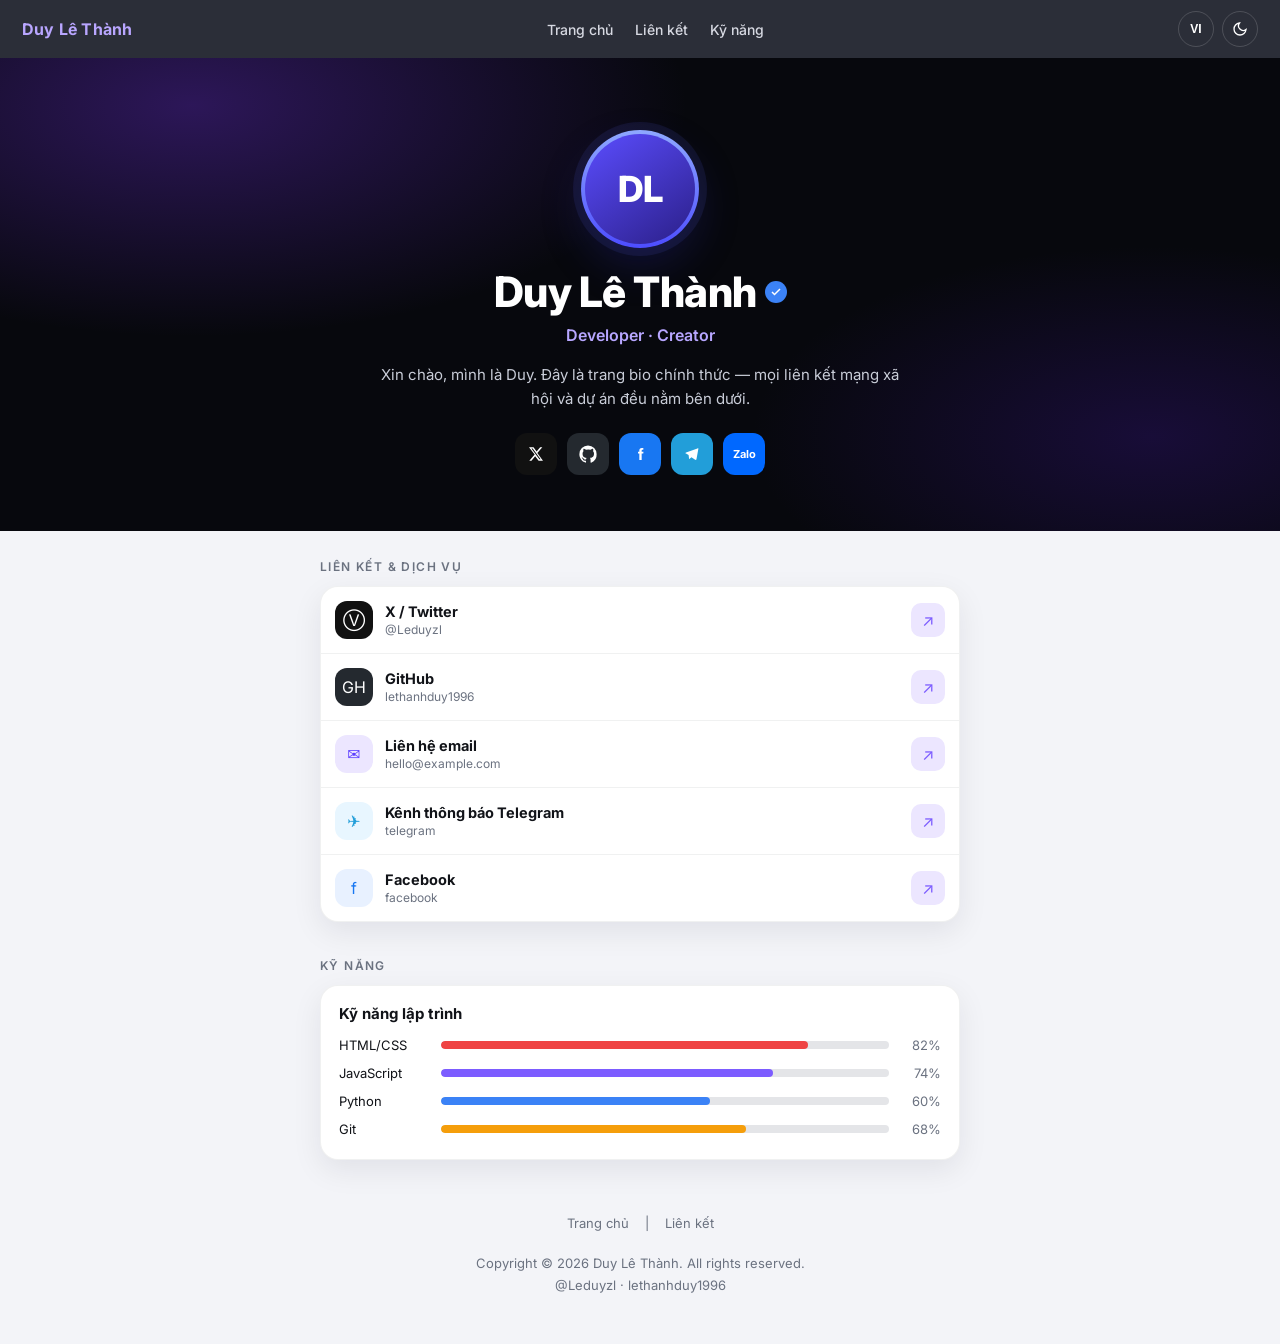
==== index.html @ 11abf60a "Add personal bio website similar in style to khoindvn.io.vn" ====
<!DOCTYPE html>
<html lang="vi">
<head>
  <meta charset="UTF-8" />
  <meta name="viewport" content="width=device-width, initial-scale=1.0" />
  <title>Duy Lê Thành</title>
  <meta name="description" content="Trang bio của Duy Lê Thành — liên kết, dự án và kỹ năng." />
  <meta property="og:title" content="Duy Lê Thành" />
  <meta property="og:description" content="Developer · Creator. Liên kết chính thức." />
  <meta property="og:type" content="website" />
  <link rel="icon" href="data:image/svg+xml,%3Csvg xmlns='http://www.w3.org/2000/svg' viewBox='0 0 64 64'%3E%3Ccircle cx='32' cy='32' r='32' fill='%237c5cff'/%3E%3Ctext x='32' y='42' text-anchor='middle' font-family='Inter,sans-serif' font-size='26' font-weight='700' fill='white'%3EDL%3C/text%3E%3C/svg%3E" />
  <link rel="preconnect" href="https://fonts.googleapis.com" />
  <link rel="preconnect" href="https://fonts.gstatic.com" crossorigin />
  <link href="https://fonts.googleapis.com/css2?family=Inter:wght@400;500;600;700;800&display=swap" rel="stylesheet" />
  <style>
    :root {
      --purple: #7c5cff;
      --purple-2: #9b7dff;
      --purple-soft: #ece6ff;
      --ink: #0e1016;
      --muted: #6b7280;
      --card: #ffffff;
      --page: #f3f4f8;
      --nav: #2b2e38;
      --hero: #07080d;
      --text: #111318;
      --border: rgba(15, 18, 30, 0.06);
      --shadow: 0 10px 30px rgba(17, 19, 32, 0.08);
    }
    html[data-theme="dark"] {
      --page: #0c0d12;
      --card: #161821;
      --text: #f4f5f8;
      --muted: #9aa0b2;
      --border: rgba(255,255,255,.06);
      --shadow: 0 10px 30px rgba(0,0,0,.28);
      --purple-soft: rgba(124,92,255,.18);
    }
    * { box-sizing: border-box; margin: 0; padding: 0; }
    html { scroll-behavior: smooth; }
    body {
      font-family: Inter, system-ui, -apple-system, sans-serif;
      background: var(--page);
      color: var(--text);
      min-height: 100vh;
    }
    a { color: inherit; text-decoration: none; }

    .nav {
      position: sticky; top: 0; z-index: 50;
      height: 58px;
      display: flex; align-items: center; justify-content: space-between;
      padding: 0 22px;
      background: var(--nav);
      color: #fff;
    }
    .brand {
      font-weight: 700; color: #b9a6ff; letter-spacing: .2px;
    }
    .nav-links {
      display: flex; gap: 22px; align-items: center;
      font-size: 14px; font-weight: 500; color: #d7d9e2;
    }
    .nav-links a:hover { color: #fff; }
    .nav-actions { display: flex; gap: 8px; align-items: center; }
    .icon-btn, .lang-btn {
      width: 36px; height: 36px; border-radius: 999px;
      border: 1px solid rgba(255,255,255,.16);
      background: transparent; color: #fff;
      display: grid; place-items: center; cursor: pointer;
      font-size: 12px; font-weight: 700;
    }
    .hamburger {
      display: none; width: 36px; height: 36px;
      border-radius: 10px; border: 1px solid rgba(255,255,255,.16);
      background: transparent; color: #fff; cursor: pointer;
    }
    .mobile-menu {
      display: none; position: absolute; left: 12px; right: 12px; top: 64px;
      background: #1c1f28; border-radius: 14px; padding: 10px;
      box-shadow: var(--shadow);
    }
    .mobile-menu.open { display: block; }
    .mobile-menu a {
      display: block; padding: 12px 14px; color: #eee; border-radius: 10px;
    }
    .mobile-menu a:hover { background: rgba(255,255,255,.06); }

    .hero {
      position: relative;
      background:
        radial-gradient(900px 420px at 15% 10%, rgba(90, 40, 180, .45), transparent 55%),
        radial-gradient(800px 380px at 90% 80%, rgba(50, 20, 120, .4), transparent 50%),
        var(--hero);
      color: #fff;
      text-align: center;
      padding: 72px 20px 56px;
      overflow: hidden;
    }
    .avatar-wrap {
      width: 118px; height: 118px; margin: 0 auto 18px;
      border-radius: 50%;
      padding: 4px;
      background: linear-gradient(180deg, #8ea8ff, #4d4dff);
      box-shadow: 0 0 0 8px rgba(80,90,220,.12), 0 18px 40px rgba(40,40,160,.28);
    }
    .avatar-wrap img, .avatar-fallback {
      width: 100%; height: 100%; border-radius: 50%; object-fit: cover;
      background: linear-gradient(145deg, #5b4dff, #2b1f88);
      display: grid; place-items: center;
      font-weight: 800; font-size: 36px; color: #fff;
    }
    .name {
      font-size: 42px; font-weight: 800; letter-spacing: -.5px;
      display: inline-flex; align-items: center; gap: 8px;
    }
    .verified {
      width: 22px; height: 22px; border-radius: 50%;
      background: #3b82f6; display: grid; place-items: center;
    }
    .role { margin-top: 8px; color: #b7a6ff; font-weight: 600; }
    .pitch { margin: 18px auto 0; max-width: 520px; color: #c9cdd8; font-size: 15px; line-height: 1.6; }
    .pitch a { color: #c4b4ff; text-decoration: underline; text-underline-offset: 3px; }
    .socials { margin-top: 22px; display: flex; justify-content: center; gap: 10px; }
    .social {
      width: 42px; height: 42px; border-radius: 12px;
      display: grid; place-items: center; color: #fff;
      transition: transform .15s ease, filter .15s ease;
    }
    .social:hover { transform: translateY(-2px); filter: brightness(1.08); }
    .s-x { background: #111; }
    .s-fb { background: #1877f2; }
    .s-gh { background: #24292f; }
    .s-tg { background: #229ed9; }
    .s-zl { background: #0068ff; }

    .wrap { width: min(640px, calc(100% - 32px)); margin: 0 auto; }
    section { padding: 28px 0 8px; }
    .label {
      font-size: 12px; letter-spacing: 1.4px; font-weight: 600;
      color: var(--muted); text-transform: uppercase; margin-bottom: 12px;
    }
    .card-stack {
      background: var(--card); border-radius: 18px;
      box-shadow: var(--shadow); overflow: hidden;
      border: 1px solid var(--border);
    }
    .link-row {
      display: flex; align-items: center; gap: 12px;
      padding: 14px 14px; border-bottom: 1px solid var(--border);
      transition: background .15s ease;
    }
    .link-row:last-child { border-bottom: 0; }
    .link-row:hover { background: color-mix(in srgb, var(--purple) 6%, var(--card)); }
    .ico {
      width: 38px; height: 38px; border-radius: 12px;
      display: grid; place-items: center; flex: none;
      font-size: 16px;
    }
    .link-copy { flex: 1; min-width: 0; }
    .link-copy strong { display: block; font-size: 14.5px; }
    .link-copy span { display: block; font-size: 12px; color: var(--muted); margin-top: 2px; }
    .go {
      width: 34px; height: 34px; border-radius: 10px;
      background: var(--purple-soft); color: var(--purple);
      display: grid; place-items: center; flex: none;
    }

    .skill-card { padding: 18px 18px 10px; }
    .skill-card h3 { font-size: 15px; margin-bottom: 14px; }
    .skill { display: grid; grid-template-columns: 92px 1fr 42px; gap: 10px; align-items: center; margin-bottom: 12px; font-size: 13px; }
    .bar { height: 8px; background: color-mix(in srgb, var(--muted) 18%, transparent); border-radius: 99px; overflow: hidden; }
    .bar > i { display: block; height: 100%; border-radius: 99px; width: 0; transition: width 1s ease; }
    .pct { text-align: right; color: var(--muted); }

    .footer {
      text-align: center; color: var(--muted);
      padding: 36px 16px 48px; font-size: 13px; line-height: 1.7;
    }
    .legal { display: flex; justify-content: center; gap: 16px; margin: 8px 0 18px; flex-wrap: wrap; }
    .legal a:hover { color: var(--purple); }

    @media (max-width: 760px) {
      .nav-links { display: none; }
      .hamburger { display: grid; place-items: center; }
      .name { font-size: 32px; }
      .hero { padding-top: 56px; }
    }
  </style>
</head>
<body>
  <nav class="nav">
    <a class="brand" href="#about">Duy Lê Thành</a>
    <div class="nav-links">
      <a href="#about" data-i="nav.home">Trang chủ</a>
      <a href="#links" data-i="nav.links">Liên kết</a>
      <a href="#skills" data-i="nav.skills">Kỹ năng</a>
    </div>
    <div class="nav-actions">
      <button class="lang-btn" id="langBtn" type="button" title="Language">VI</button>
      <button class="icon-btn" id="themeBtn" type="button" title="Theme" aria-label="Toggle theme">
        <svg width="16" height="16" viewBox="0 0 24 24" fill="none" stroke="currentColor" stroke-width="2"><path d="M21 12.79A9 9 0 1 1 11.21 3 7 7 0 0 0 21 12.79z"/></svg>
      </button>
      <button class="hamburger" id="menuBtn" type="button" aria-label="Menu">☰</button>
    </div>
    <div class="mobile-menu" id="mobileMenu">
      <a href="#about" data-i="nav.home">Trang chủ</a>
      <a href="#links" data-i="nav.links">Liên kết</a>
      <a href="#skills" data-i="nav.skills">Kỹ năng</a>
    </div>
  </nav>

  <header class="hero" id="about">
    <div class="avatar-wrap">
      <img src="https://avatars.githubusercontent.com/u/281629102?v=4" alt="Duy Lê Thành" onerror="this.style.display='none'; this.nextElementSibling.style.display='grid';" />
      <div class="avatar-fallback" style="display:none">DL</div>
    </div>
    <h1 class="name">
      Duy Lê Thành
      <span class="verified" title="Verified">
        <svg width="12" height="12" viewBox="0 0 24 24" fill="none" stroke="#fff" stroke-width="3"><path d="M20 6 9 17l-5-5"/></svg>
      </span>
    </h1>
    <p class="role" data-i="role">Developer · Creator</p>
    <p class="pitch" data-i="pitch">Xin chào, mình là Duy. Đây là trang bio chính thức — mọi liên kết mạng xã hội và dự án đều nằm bên dưới.</p>
    <div class="socials">
      <a class="social s-x" href="https://x.com/Leduyzl" target="_blank" rel="noopener" aria-label="X">
        <svg width="16" height="16" viewBox="0 0 24 24" fill="currentColor"><path d="M18.244 2H21.5l-7.5 8.57L22.5 22h-6.59l-5.16-6.74L5.2 22H1.94l8.03-9.17L1.5 2h6.76l4.66 6.17L18.244 2Zm-1.16 18.06h1.81L7.01 3.84H5.07l12.014 16.22Z"/></svg>
      </a>
      <a class="social s-gh" href="https://github.com/lethanhduy1996" target="_blank" rel="noopener" aria-label="GitHub">
        <svg width="18" height="18" viewBox="0 0 24 24" fill="currentColor"><path d="M12 .5A11.5 11.5 0 0 0 .5 12.3c0 5.21 3.38 9.63 8.07 11.19.59.1.8-.26.8-.57v-2.02c-3.28.73-3.97-1.6-3.97-1.6-.53-1.37-1.3-1.74-1.3-1.74-1.06-.74.08-.73.08-.73 1.18.08 1.8 1.23 1.8 1.23 1.04 1.82 2.73 1.3 3.4.99.1-.77.41-1.3.74-1.6-2.62-.3-5.38-1.34-5.38-5.96 0-1.32.46-2.39 1.22-3.23-.12-.3-.53-1.52.12-3.17 0 0 1-.33 3.3 1.23a11.3 11.3 0 0 1 6 0c2.28-1.56 3.28-1.23 3.28-1.23.66 1.65.25 2.87.13 3.17.76.84 1.22 1.91 1.22 3.23 0 4.63-2.77 5.65-5.4 5.95.42.37.8 1.1.8 2.22v3.29c0 .32.21.68.81.56A11.5 11.5 0 0 0 23.5 12.3 11.5 11.5 0 0 0 12 .5Z"/></svg>
      </a>
      <a class="social s-fb" href="https://facebook.com/" target="_blank" rel="noopener" aria-label="Facebook">
        <svg width="16" height="16" viewBox="0 0 24 24" fill="currentColor"><path d="M14.5 8.5V6.8c0-.7.5-1 1.2-1H17V3h-2.3C12.1 3 11 4.4 11 6.6v1.9H9v2.7h2V21h3.5v-9.8h2.4l.3-2.7h-2.7Z"/></svg>
      </a>
      <a class="social s-tg" href="https://t.me/" target="_blank" rel="noopener" aria-label="Telegram">
        <svg width="16" height="16" viewBox="0 0 24 24" fill="currentColor"><path d="M21.5 4.4 18.7 20c-.2 1-1.2 1.3-2 .8l-5.5-4.1-2.7 2.6c-.3.3-.8.1-.9-.3l-.7-5.4L3 11.4c-1-.3-1-1.3.1-1.7L20.2 3.6c.9-.4 1.8.4 1.3.8Z"/></svg>
      </a>
      <a class="social s-zl" href="https://zalo.me/" target="_blank" rel="noopener" aria-label="Zalo">
        <strong style="font-size:11px">Zalo</strong>
      </a>
    </div>
  </header>

  <main>
    <section id="links">
      <div class="wrap">
        <div class="label" data-i="links.label">Liên kết &amp; dịch vụ</div>
        <div class="card-stack" id="linkList"></div>
      </div>
    </section>

    <section id="skills">
      <div class="wrap">
        <div class="label" data-i="skills.label">Kỹ năng</div>
        <div class="card-stack skill-card">
          <h3 data-i="skills.title">Kỹ năng lập trình</h3>
          <div class="skill"><span>HTML/CSS</span><div class="bar"><i style="background:#ef4444" data-w="82"></i></div><span class="pct">82%</span></div>
          <div class="skill"><span>JavaScript</span><div class="bar"><i style="background:#7c5cff" data-w="74"></i></div><span class="pct">74%</span></div>
          <div class="skill"><span>Python</span><div class="bar"><i style="background:#3b82f6" data-w="60"></i></div><span class="pct">60%</span></div>
          <div class="skill"><span>Git</span><div class="bar"><i style="background:#f59e0b" data-w="68"></i></div><span class="pct">68%</span></div>
        </div>
      </div>
    </section>
  </main>

  <footer class="footer">
    <div class="legal">
      <a href="#about" data-i="footer.home">Trang chủ</a>
      <span>|</span>
      <a href="#links" data-i="footer.links">Liên kết</a>
    </div>
    <p>Copyright © 2026 Duy Lê Thành. All rights reserved.</p>
    <p>@Leduyzl · lethanhduy1996</p>
  </footer>

  <script>
    const I18N = {
      vi: {
        "nav.home": "Trang chủ",
        "nav.links": "Liên kết",
        "nav.skills": "Kỹ năng",
        role: "Developer · Creator",
        pitch: "Xin chào, mình là Duy. Đây là trang bio chính thức — mọi liên kết mạng xã hội và dự án đều nằm bên dưới.",
        "links.label": "Liên kết & dịch vụ",
        "skills.label": "Kỹ năng",
        "skills.title": "Kỹ năng lập trình",
        "footer.home": "Trang chủ",
        "footer.links": "Liên kết"
      },
      en: {
        "nav.home": "Home",
        "nav.links": "Links",
        "nav.skills": "Skills",
        role: "Developer · Creator",
        pitch: "Hi, I’m Duy. This is my official bio page — socials and projects live below.",
        "links.label": "Services & Links",
        "skills.label": "Skills",
        "skills.title": "Programming skills",
        "footer.home": "Home",
        "footer.links": "Links"
      }
    };

    const LINKS = [
      { icon: "Ⓥ", bg: "#111", color: "#fff", title: { vi: "X / Twitter", en: "X / Twitter" }, sub: "@Leduyzl", href: "https://x.com/Leduyzl" },
      { icon: "GH", bg: "#24292f", color: "#fff", title: { vi: "GitHub", en: "GitHub" }, sub: "lethanhduy1996", href: "https://github.com/lethanhduy1996" },
      { icon: "✉", bg: "#ece6ff", color: "#5b3dff", title: { vi: "Liên hệ email", en: "Email contact" }, sub: "hello@example.com", href: "mailto:hello@example.com" },
      { icon: "✈", bg: "#e8f6ff", color: "#229ed9", title: { vi: "Kênh thông báo Telegram", en: "Telegram channel" }, sub: "telegram", href: "https://t.me/" },
      { icon: "f", bg: "#e8f1ff", color: "#1877f2", title: { vi: "Facebook", en: "Facebook" }, sub: "facebook", href: "https://facebook.com/" }
    ];

    let lang = localStorage.getItem("lang") || "vi";
    let theme = localStorage.getItem("theme") || "light";

    function applyLang() {
      document.documentElement.lang = lang;
      document.querySelectorAll("[data-i]").forEach(el => {
        const key = el.getAttribute("data-i");
        if (I18N[lang][key]) el.textContent = I18N[lang][key];
      });
      document.getElementById("langBtn").textContent = lang === "vi" ? "VI" : "EN";
      renderLinks();
    }

    function renderLinks() {
      const root = document.getElementById("linkList");
      root.innerHTML = LINKS.map(item => `
        <a class="link-row" href="${item.href}" target="_blank" rel="noopener">
          <div class="ico" style="background:${item.bg};color:${item.color}">${item.icon}</div>
          <div class="link-copy">
            <strong>${item.title[lang]}</strong>
            <span>${item.sub}</span>
          </div>
          <div class="go">↗</div>
        </a>
      `).join("");
    }

    function applyTheme() {
      document.documentElement.setAttribute("data-theme", theme);
    }

    document.getElementById("langBtn").addEventListener("click", () => {
      lang = lang === "vi" ? "en" : "vi";
      localStorage.setItem("lang", lang);
      applyLang();
    });
    document.getElementById("themeBtn").addEventListener("click", () => {
      theme = theme === "light" ? "dark" : "light";
      localStorage.setItem("theme", theme);
      applyTheme();
    });
    document.getElementById("menuBtn").addEventListener("click", () => {
      document.getElementById("mobileMenu").classList.toggle("open");
    });
    document.getElementById("mobileMenu").addEventListener("click", () => {
      document.getElementById("mobileMenu").classList.remove("open");
    });

    applyTheme();
    applyLang();

    const io = new IntersectionObserver(entries => {
      entries.forEach(e => {
        if (e.isIntersecting) {
          document.querySelectorAll(".bar > i").forEach(el => el.style.width = el.dataset.w + "%");
        }
      });
    }, { threshold: .3 });
    const skills = document.getElementById("skills");
    if (skills) io.observe(skills);
  </script>
</body>
</html>
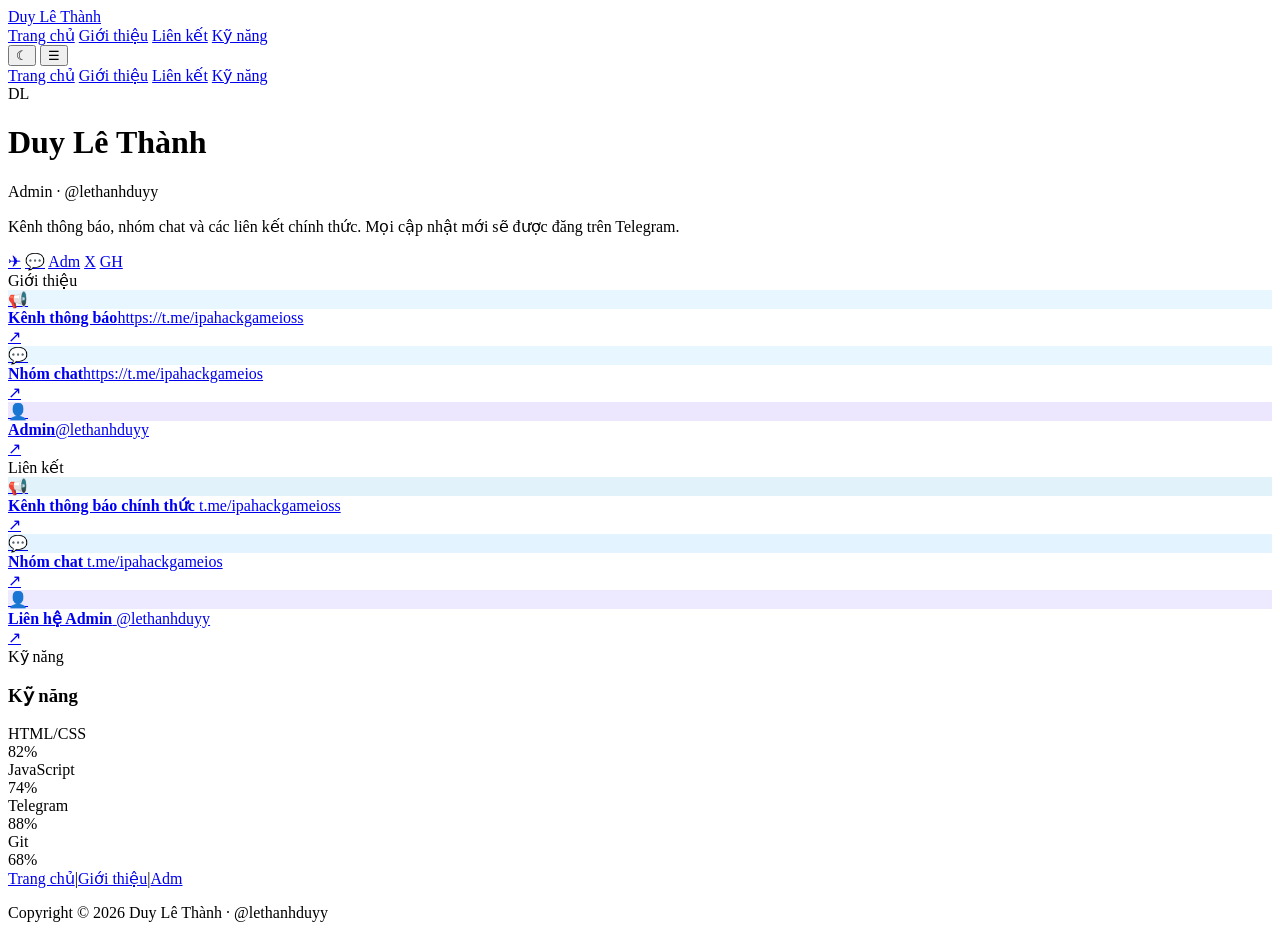
==== commit a3a19976: "Update homepage intro and add admin.html + style.css" ====
--- a/index.html
+++ b/index.html
@@ -4,372 +4,98 @@
   <meta charset="UTF-8" />
   <meta name="viewport" content="width=device-width, initial-scale=1.0" />
   <title>Duy Lê Thành</title>
-  <meta name="description" content="Trang bio của Duy Lê Thành — liên kết, dự án và kỹ năng." />
-  <meta property="og:title" content="Duy Lê Thành" />
-  <meta property="og:description" content="Developer · Creator. Liên kết chính thức." />
-  <meta property="og:type" content="website" />
-  <link rel="icon" href="data:image/svg+xml,%3Csvg xmlns='http://www.w3.org/2000/svg' viewBox='0 0 64 64'%3E%3Ccircle cx='32' cy='32' r='32' fill='%237c5cff'/%3E%3Ctext x='32' y='42' text-anchor='middle' font-family='Inter,sans-serif' font-size='26' font-weight='700' fill='white'%3EDL%3C/text%3E%3C/svg%3E" />
+  <meta name="description" content="Trang bio của Duy Lê Thành — kênh thông báo, nhóm chat và liên kết chính thức." />
+  <link rel="icon" href="data:image/svg+xml,%3Csvg xmlns='http://www.w3.org/2000/svg' viewBox='0 0 64 64'%3E%3Ccircle cx='32' cy='32' r='32' fill='%237c5cff'/%3E%3Ctext x='32' y='42' text-anchor='middle' font-size='26' font-weight='700' fill='white'%3EDL%3C/text%3E%3C/svg%3E" />
   <link rel="preconnect" href="https://fonts.googleapis.com" />
   <link rel="preconnect" href="https://fonts.gstatic.com" crossorigin />
   <link href="https://fonts.googleapis.com/css2?family=Inter:wght@400;500;600;700;800&display=swap" rel="stylesheet" />
-  <style>
-    :root {
-      --purple: #7c5cff;
-      --purple-2: #9b7dff;
-      --purple-soft: #ece6ff;
-      --ink: #0e1016;
-      --muted: #6b7280;
-      --card: #ffffff;
-      --page: #f3f4f8;
-      --nav: #2b2e38;
-      --hero: #07080d;
-      --text: #111318;
-      --border: rgba(15, 18, 30, 0.06);
-      --shadow: 0 10px 30px rgba(17, 19, 32, 0.08);
-    }
-    html[data-theme="dark"] {
-      --page: #0c0d12;
-      --card: #161821;
-      --text: #f4f5f8;
-      --muted: #9aa0b2;
-      --border: rgba(255,255,255,.06);
-      --shadow: 0 10px 30px rgba(0,0,0,.28);
-      --purple-soft: rgba(124,92,255,.18);
-    }
-    * { box-sizing: border-box; margin: 0; padding: 0; }
-    html { scroll-behavior: smooth; }
-    body {
-      font-family: Inter, system-ui, -apple-system, sans-serif;
-      background: var(--page);
-      color: var(--text);
-      min-height: 100vh;
-    }
-    a { color: inherit; text-decoration: none; }
-
-    .nav {
-      position: sticky; top: 0; z-index: 50;
-      height: 58px;
-      display: flex; align-items: center; justify-content: space-between;
-      padding: 0 22px;
-      background: var(--nav);
-      color: #fff;
-    }
-    .brand {
-      font-weight: 700; color: #b9a6ff; letter-spacing: .2px;
-    }
-    .nav-links {
-      display: flex; gap: 22px; align-items: center;
-      font-size: 14px; font-weight: 500; color: #d7d9e2;
-    }
-    .nav-links a:hover { color: #fff; }
-    .nav-actions { display: flex; gap: 8px; align-items: center; }
-    .icon-btn, .lang-btn {
-      width: 36px; height: 36px; border-radius: 999px;
-      border: 1px solid rgba(255,255,255,.16);
-      background: transparent; color: #fff;
-      display: grid; place-items: center; cursor: pointer;
-      font-size: 12px; font-weight: 700;
-    }
-    .hamburger {
-      display: none; width: 36px; height: 36px;
-      border-radius: 10px; border: 1px solid rgba(255,255,255,.16);
-      background: transparent; color: #fff; cursor: pointer;
-    }
-    .mobile-menu {
-      display: none; position: absolute; left: 12px; right: 12px; top: 64px;
-      background: #1c1f28; border-radius: 14px; padding: 10px;
-      box-shadow: var(--shadow);
-    }
-    .mobile-menu.open { display: block; }
-    .mobile-menu a {
-      display: block; padding: 12px 14px; color: #eee; border-radius: 10px;
-    }
-    .mobile-menu a:hover { background: rgba(255,255,255,.06); }
-
-    .hero {
-      position: relative;
-      background:
-        radial-gradient(900px 420px at 15% 10%, rgba(90, 40, 180, .45), transparent 55%),
-        radial-gradient(800px 380px at 90% 80%, rgba(50, 20, 120, .4), transparent 50%),
-        var(--hero);
-      color: #fff;
-      text-align: center;
-      padding: 72px 20px 56px;
-      overflow: hidden;
-    }
-    .avatar-wrap {
-      width: 118px; height: 118px; margin: 0 auto 18px;
-      border-radius: 50%;
-      padding: 4px;
-      background: linear-gradient(180deg, #8ea8ff, #4d4dff);
-      box-shadow: 0 0 0 8px rgba(80,90,220,.12), 0 18px 40px rgba(40,40,160,.28);
-    }
-    .avatar-wrap img, .avatar-fallback {
-      width: 100%; height: 100%; border-radius: 50%; object-fit: cover;
-      background: linear-gradient(145deg, #5b4dff, #2b1f88);
-      display: grid; place-items: center;
-      font-weight: 800; font-size: 36px; color: #fff;
-    }
-    .name {
-      font-size: 42px; font-weight: 800; letter-spacing: -.5px;
-      display: inline-flex; align-items: center; gap: 8px;
-    }
-    .verified {
-      width: 22px; height: 22px; border-radius: 50%;
-      background: #3b82f6; display: grid; place-items: center;
-    }
-    .role { margin-top: 8px; color: #b7a6ff; font-weight: 600; }
-    .pitch { margin: 18px auto 0; max-width: 520px; color: #c9cdd8; font-size: 15px; line-height: 1.6; }
-    .pitch a { color: #c4b4ff; text-decoration: underline; text-underline-offset: 3px; }
-    .socials { margin-top: 22px; display: flex; justify-content: center; gap: 10px; }
-    .social {
-      width: 42px; height: 42px; border-radius: 12px;
-      display: grid; place-items: center; color: #fff;
-      transition: transform .15s ease, filter .15s ease;
-    }
-    .social:hover { transform: translateY(-2px); filter: brightness(1.08); }
-    .s-x { background: #111; }
-    .s-fb { background: #1877f2; }
-    .s-gh { background: #24292f; }
-    .s-tg { background: #229ed9; }
-    .s-zl { background: #0068ff; }
-
-    .wrap { width: min(640px, calc(100% - 32px)); margin: 0 auto; }
-    section { padding: 28px 0 8px; }
-    .label {
-      font-size: 12px; letter-spacing: 1.4px; font-weight: 600;
-      color: var(--muted); text-transform: uppercase; margin-bottom: 12px;
-    }
-    .card-stack {
-      background: var(--card); border-radius: 18px;
-      box-shadow: var(--shadow); overflow: hidden;
-      border: 1px solid var(--border);
-    }
-    .link-row {
-      display: flex; align-items: center; gap: 12px;
-      padding: 14px 14px; border-bottom: 1px solid var(--border);
-      transition: background .15s ease;
-    }
-    .link-row:last-child { border-bottom: 0; }
-    .link-row:hover { background: color-mix(in srgb, var(--purple) 6%, var(--card)); }
-    .ico {
-      width: 38px; height: 38px; border-radius: 12px;
-      display: grid; place-items: center; flex: none;
-      font-size: 16px;
-    }
-    .link-copy { flex: 1; min-width: 0; }
-    .link-copy strong { display: block; font-size: 14.5px; }
-    .link-copy span { display: block; font-size: 12px; color: var(--muted); margin-top: 2px; }
-    .go {
-      width: 34px; height: 34px; border-radius: 10px;
-      background: var(--purple-soft); color: var(--purple);
-      display: grid; place-items: center; flex: none;
-    }
-
-    .skill-card { padding: 18px 18px 10px; }
-    .skill-card h3 { font-size: 15px; margin-bottom: 14px; }
-    .skill { display: grid; grid-template-columns: 92px 1fr 42px; gap: 10px; align-items: center; margin-bottom: 12px; font-size: 13px; }
-    .bar { height: 8px; background: color-mix(in srgb, var(--muted) 18%, transparent); border-radius: 99px; overflow: hidden; }
-    .bar > i { display: block; height: 100%; border-radius: 99px; width: 0; transition: width 1s ease; }
-    .pct { text-align: right; color: var(--muted); }
-
-    .footer {
-      text-align: center; color: var(--muted);
-      padding: 36px 16px 48px; font-size: 13px; line-height: 1.7;
-    }
-    .legal { display: flex; justify-content: center; gap: 16px; margin: 8px 0 18px; flex-wrap: wrap; }
-    .legal a:hover { color: var(--purple); }
-
-    @media (max-width: 760px) {
-      .nav-links { display: none; }
-      .hamburger { display: grid; place-items: center; }
-      .name { font-size: 32px; }
-      .hero { padding-top: 56px; }
-    }
-  </style>
+  <link rel="stylesheet" href="style.css" />
 </head>
 <body>
   <nav class="nav">
     <a class="brand" href="#about">Duy Lê Thành</a>
     <div class="nav-links">
-      <a href="#about" data-i="nav.home">Trang chủ</a>
-      <a href="#links" data-i="nav.links">Liên kết</a>
-      <a href="#skills" data-i="nav.skills">Kỹ năng</a>
+      <a href="#about">Trang chủ</a>
+      <a href="#intro">Giới thiệu</a>
+      <a href="#links">Liên kết</a>
+      <a href="#skills">Kỹ năng</a>
     </div>
     <div class="nav-actions">
-      <button class="lang-btn" id="langBtn" type="button" title="Language">VI</button>
-      <button class="icon-btn" id="themeBtn" type="button" title="Theme" aria-label="Toggle theme">
-        <svg width="16" height="16" viewBox="0 0 24 24" fill="none" stroke="currentColor" stroke-width="2"><path d="M21 12.79A9 9 0 1 1 11.21 3 7 7 0 0 0 21 12.79z"/></svg>
-      </button>
-      <button class="hamburger" id="menuBtn" type="button" aria-label="Menu">☰</button>
+      <button class="icon-btn" id="themeBtn" type="button" aria-label="Theme">☾</button>
+      <button class="hamburger" id="menuBtn" type="button">☰</button>
     </div>
     <div class="mobile-menu" id="mobileMenu">
-      <a href="#about" data-i="nav.home">Trang chủ</a>
-      <a href="#links" data-i="nav.links">Liên kết</a>
-      <a href="#skills" data-i="nav.skills">Kỹ năng</a>
+      <a href="#about">Trang chủ</a>
+      <a href="#intro">Giới thiệu</a>
+      <a href="#links">Liên kết</a>
+      <a href="#skills">Kỹ năng</a>
     </div>
   </nav>
-
   <header class="hero" id="about">
     <div class="avatar-wrap">
-      <img src="https://avatars.githubusercontent.com/u/281629102?v=4" alt="Duy Lê Thành" onerror="this.style.display='none'; this.nextElementSibling.style.display='grid';" />
+      <img src="https://avatars.githubusercontent.com/u/281629102?v=4" alt="Duy Lê Thành" onerror="this.style.display='none';this.nextElementSibling.style.display='grid'" />
       <div class="avatar-fallback" style="display:none">DL</div>
     </div>
-    <h1 class="name">
-      Duy Lê Thành
-      <span class="verified" title="Verified">
-        <svg width="12" height="12" viewBox="0 0 24 24" fill="none" stroke="#fff" stroke-width="3"><path d="M20 6 9 17l-5-5"/></svg>
-      </span>
-    </h1>
-    <p class="role" data-i="role">Developer · Creator</p>
-    <p class="pitch" data-i="pitch">Xin chào, mình là Duy. Đây là trang bio chính thức — mọi liên kết mạng xã hội và dự án đều nằm bên dưới.</p>
+    <h1 class="name">Duy Lê Thành <span class="verified"><svg width="12" height="12" viewBox="0 0 24 24" fill="none" stroke="#fff" stroke-width="3"><path d="M20 6 9 17l-5-5"/></svg></span></h1>
+    <p class="role">Admin · @lethanhduyy</p>
+    <p class="pitch">Kênh thông báo, nhóm chat và các liên kết chính thức. Mọi cập nhật mới sẽ được đăng trên Telegram.</p>
     <div class="socials">
-      <a class="social s-x" href="https://x.com/Leduyzl" target="_blank" rel="noopener" aria-label="X">
-        <svg width="16" height="16" viewBox="0 0 24 24" fill="currentColor"><path d="M18.244 2H21.5l-7.5 8.57L22.5 22h-6.59l-5.16-6.74L5.2 22H1.94l8.03-9.17L1.5 2h6.76l4.66 6.17L18.244 2Zm-1.16 18.06h1.81L7.01 3.84H5.07l12.014 16.22Z"/></svg>
-      </a>
-      <a class="social s-gh" href="https://github.com/lethanhduy1996" target="_blank" rel="noopener" aria-label="GitHub">
-        <svg width="18" height="18" viewBox="0 0 24 24" fill="currentColor"><path d="M12 .5A11.5 11.5 0 0 0 .5 12.3c0 5.21 3.38 9.63 8.07 11.19.59.1.8-.26.8-.57v-2.02c-3.28.73-3.97-1.6-3.97-1.6-.53-1.37-1.3-1.74-1.3-1.74-1.06-.74.08-.73.08-.73 1.18.08 1.8 1.23 1.8 1.23 1.04 1.82 2.73 1.3 3.4.99.1-.77.41-1.3.74-1.6-2.62-.3-5.38-1.34-5.38-5.96 0-1.32.46-2.39 1.22-3.23-.12-.3-.53-1.52.12-3.17 0 0 1-.33 3.3 1.23a11.3 11.3 0 0 1 6 0c2.28-1.56 3.28-1.23 3.28-1.23.66 1.65.25 2.87.13 3.17.76.84 1.22 1.91 1.22 3.23 0 4.63-2.77 5.65-5.4 5.95.42.37.8 1.1.8 2.22v3.29c0 .32.21.68.81.56A11.5 11.5 0 0 0 23.5 12.3 11.5 11.5 0 0 0 12 .5Z"/></svg>
-      </a>
-      <a class="social s-fb" href="https://facebook.com/" target="_blank" rel="noopener" aria-label="Facebook">
-        <svg width="16" height="16" viewBox="0 0 24 24" fill="currentColor"><path d="M14.5 8.5V6.8c0-.7.5-1 1.2-1H17V3h-2.3C12.1 3 11 4.4 11 6.6v1.9H9v2.7h2V21h3.5v-9.8h2.4l.3-2.7h-2.7Z"/></svg>
-      </a>
-      <a class="social s-tg" href="https://t.me/" target="_blank" rel="noopener" aria-label="Telegram">
-        <svg width="16" height="16" viewBox="0 0 24 24" fill="currentColor"><path d="M21.5 4.4 18.7 20c-.2 1-1.2 1.3-2 .8l-5.5-4.1-2.7 2.6c-.3.3-.8.1-.9-.3l-.7-5.4L3 11.4c-1-.3-1-1.3.1-1.7L20.2 3.6c.9-.4 1.8.4 1.3.8Z"/></svg>
-      </a>
-      <a class="social s-zl" href="https://zalo.me/" target="_blank" rel="noopener" aria-label="Zalo">
-        <strong style="font-size:11px">Zalo</strong>
-      </a>
+      <a class="social s-tg" href="https://t.me/ipahackgameioss" target="_blank" rel="noopener" title="Kênh">✈</a>
+      <a class="social s-tg" href="https://t.me/ipahackgameios" target="_blank" rel="noopener" title="Chat">💬</a>
+      <a class="social s-ad" href="https://t.me/lethanhduyy" target="_blank" rel="noopener" title="Admin">Adm</a>
+      <a class="social s-x" href="https://x.com/Leduyzl" target="_blank" rel="noopener" title="X">X</a>
+      <a class="social s-gh" href="https://github.com/lethanhduy1996" target="_blank" rel="noopener" title="GitHub">GH</a>
     </div>
   </header>
-
   <main>
+    <section id="intro">
+      <div class="wrap">
+        <div class="label">Giới thiệu</div>
+        <div class="card-stack">
+          <a class="link-row" href="https://t.me/ipahackgameioss" target="_blank" rel="noopener"><div class="ico" style="background:#e8f6ff">📢</div><div class="link-copy"><strong>Kênh thông báo</strong><span>https://t.me/ipahackgameioss</span></div><div class="go">↗</div></a>
+          <a class="link-row" href="https://t.me/ipahackgameios" target="_blank" rel="noopener"><div class="ico" style="background:#e8f6ff">💬</div><div class="link-copy"><strong>Nhóm chat</strong><span>https://t.me/ipahackgameios</span></div><div class="go">↗</div></a>
+          <a class="link-row" href="https://t.me/lethanhduyy" target="_blank" rel="noopener"><div class="ico" style="background:#ece6ff">👤</div><div class="link-copy"><strong>Admin</strong><span>@lethanhduyy</span></div><div class="go">↗</div></a>
+        </div>
+      </div>
+    </section>
     <section id="links">
       <div class="wrap">
-        <div class="label" data-i="links.label">Liên kết &amp; dịch vụ</div>
-        <div class="card-stack" id="linkList"></div>
+        <div class="label">Liên kết</div>
+        <div class="card-stack" id="linkList"><div class="link-row"><div class="link-copy"><span>Đang tải liên kết...</span></div></div></div>
       </div>
     </section>
-
     <section id="skills">
       <div class="wrap">
-        <div class="label" data-i="skills.label">Kỹ năng</div>
+        <div class="label">Kỹ năng</div>
         <div class="card-stack skill-card">
-          <h3 data-i="skills.title">Kỹ năng lập trình</h3>
+          <h3>Kỹ năng</h3>
           <div class="skill"><span>HTML/CSS</span><div class="bar"><i style="background:#ef4444" data-w="82"></i></div><span class="pct">82%</span></div>
           <div class="skill"><span>JavaScript</span><div class="bar"><i style="background:#7c5cff" data-w="74"></i></div><span class="pct">74%</span></div>
-          <div class="skill"><span>Python</span><div class="bar"><i style="background:#3b82f6" data-w="60"></i></div><span class="pct">60%</span></div>
+          <div class="skill"><span>Telegram</span><div class="bar"><i style="background:#229ed9" data-w="88"></i></div><span class="pct">88%</span></div>
           <div class="skill"><span>Git</span><div class="bar"><i style="background:#f59e0b" data-w="68"></i></div><span class="pct">68%</span></div>
         </div>
       </div>
     </section>
   </main>
-
   <footer class="footer">
-    <div class="legal">
-      <a href="#about" data-i="footer.home">Trang chủ</a>
-      <span>|</span>
-      <a href="#links" data-i="footer.links">Liên kết</a>
-    </div>
-    <p>Copyright © 2026 Duy Lê Thành. All rights reserved.</p>
-    <p>@Leduyzl · lethanhduy1996</p>
+    <div class="legal"><a href="#about">Trang chủ</a><span>|</span><a href="#intro">Giới thiệu</a><span>|</span><a href="admin.html">Adm</a></div>
+    <p>Copyright © 2026 Duy Lê Thành · @lethanhduyy</p>
   </footer>
-
+  <script src="app.js"></script>
   <script>
-    const I18N = {
-      vi: {
-        "nav.home": "Trang chủ",
-        "nav.links": "Liên kết",
-        "nav.skills": "Kỹ năng",
-        role: "Developer · Creator",
-        pitch: "Xin chào, mình là Duy. Đây là trang bio chính thức — mọi liên kết mạng xã hội và dự án đều nằm bên dưới.",
-        "links.label": "Liên kết & dịch vụ",
-        "skills.label": "Kỹ năng",
-        "skills.title": "Kỹ năng lập trình",
-        "footer.home": "Trang chủ",
-        "footer.links": "Liên kết"
-      },
-      en: {
-        "nav.home": "Home",
-        "nav.links": "Links",
-        "nav.skills": "Skills",
-        role: "Developer · Creator",
-        pitch: "Hi, I’m Duy. This is my official bio page — socials and projects live below.",
-        "links.label": "Services & Links",
-        "skills.label": "Skills",
-        "skills.title": "Programming skills",
-        "footer.home": "Home",
-        "footer.links": "Links"
-      }
+    document.getElementById("themeBtn").onclick = () => {
+      const next = document.documentElement.getAttribute("data-theme") === "dark" ? "light" : "dark";
+      document.documentElement.setAttribute("data-theme", next);
+      localStorage.setItem("theme", next);
     };
-
-    const LINKS = [
-      { icon: "Ⓥ", bg: "#111", color: "#fff", title: { vi: "X / Twitter", en: "X / Twitter" }, sub: "@Leduyzl", href: "https://x.com/Leduyzl" },
-      { icon: "GH", bg: "#24292f", color: "#fff", title: { vi: "GitHub", en: "GitHub" }, sub: "lethanhduy1996", href: "https://github.com/lethanhduy1996" },
-      { icon: "✉", bg: "#ece6ff", color: "#5b3dff", title: { vi: "Liên hệ email", en: "Email contact" }, sub: "hello@example.com", href: "mailto:hello@example.com" },
-      { icon: "✈", bg: "#e8f6ff", color: "#229ed9", title: { vi: "Kênh thông báo Telegram", en: "Telegram channel" }, sub: "telegram", href: "https://t.me/" },
-      { icon: "f", bg: "#e8f1ff", color: "#1877f2", title: { vi: "Facebook", en: "Facebook" }, sub: "facebook", href: "https://facebook.com/" }
-    ];
-
-    let lang = localStorage.getItem("lang") || "vi";
-    let theme = localStorage.getItem("theme") || "light";
-
-    function applyLang() {
-      document.documentElement.lang = lang;
-      document.querySelectorAll("[data-i]").forEach(el => {
-        const key = el.getAttribute("data-i");
-        if (I18N[lang][key]) el.textContent = I18N[lang][key];
-      });
-      document.getElementById("langBtn").textContent = lang === "vi" ? "VI" : "EN";
-      renderLinks();
-    }
-
-    function renderLinks() {
-      const root = document.getElementById("linkList");
-      root.innerHTML = LINKS.map(item => `
-        <a class="link-row" href="${item.href}" target="_blank" rel="noopener">
-          <div class="ico" style="background:${item.bg};color:${item.color}">${item.icon}</div>
-          <div class="link-copy">
-            <strong>${item.title[lang]}</strong>
-            <span>${item.sub}</span>
-          </div>
-          <div class="go">↗</div>
-        </a>
-      `).join("");
-    }
-
-    function applyTheme() {
-      document.documentElement.setAttribute("data-theme", theme);
-    }
-
-    document.getElementById("langBtn").addEventListener("click", () => {
-      lang = lang === "vi" ? "en" : "vi";
-      localStorage.setItem("lang", lang);
-      applyLang();
-    });
-    document.getElementById("themeBtn").addEventListener("click", () => {
-      theme = theme === "light" ? "dark" : "light";
-      localStorage.setItem("theme", theme);
-      applyTheme();
-    });
-    document.getElementById("menuBtn").addEventListener("click", () => {
-      document.getElementById("mobileMenu").classList.toggle("open");
-    });
-    document.getElementById("mobileMenu").addEventListener("click", () => {
-      document.getElementById("mobileMenu").classList.remove("open");
-    });
-
-    applyTheme();
-    applyLang();
-
-    const io = new IntersectionObserver(entries => {
-      entries.forEach(e => {
-        if (e.isIntersecting) {
-          document.querySelectorAll(".bar > i").forEach(el => el.style.width = el.dataset.w + "%");
-        }
-      });
-    }, { threshold: .3 });
-    const skills = document.getElementById("skills");
-    if (skills) io.observe(skills);
+    document.getElementById("menuBtn").onclick = () => document.getElementById("mobileMenu").classList.toggle("open");
+    document.getElementById("mobileMenu").onclick = () => document.getElementById("mobileMenu").classList.remove("open");
+    document.documentElement.setAttribute("data-theme", localStorage.getItem("theme") || "light");
+    Bio.loadAndRender("#linkList");
+    const io = new IntersectionObserver(es => es.forEach(e => {
+      if (e.isIntersecting) document.querySelectorAll(".bar > i").forEach(el => el.style.width = el.dataset.w + "%");
+    }), { threshold: .3 });
+    io.observe(document.getElementById("skills"));
   </script>
 </body>
 </html>
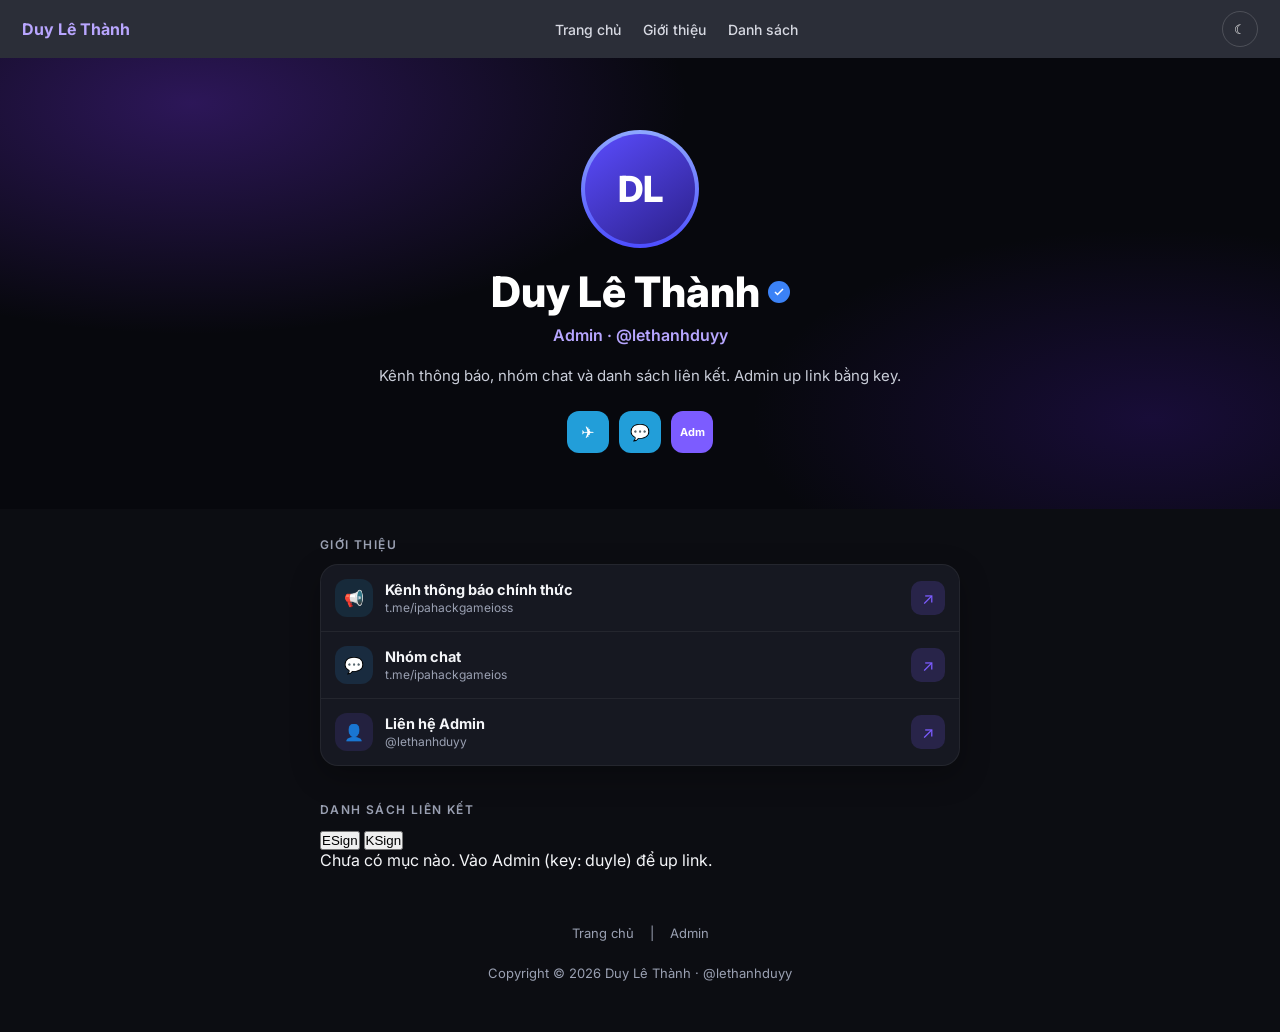
==== commit aa2fd3ec: "Update homepage catalog tabs" ====
--- a/index.html
+++ b/index.html
@@ -4,10 +4,7 @@
   <meta charset="UTF-8" />
   <meta name="viewport" content="width=device-width, initial-scale=1.0" />
   <title>Duy Lê Thành</title>
-  <meta name="description" content="Trang bio của Duy Lê Thành — kênh thông báo, nhóm chat và liên kết chính thức." />
-  <link rel="icon" href="data:image/svg+xml,%3Csvg xmlns='http://www.w3.org/2000/svg' viewBox='0 0 64 64'%3E%3Ccircle cx='32' cy='32' r='32' fill='%237c5cff'/%3E%3Ctext x='32' y='42' text-anchor='middle' font-size='26' font-weight='700' fill='white'%3EDL%3C/text%3E%3C/svg%3E" />
   <link rel="preconnect" href="https://fonts.googleapis.com" />
-  <link rel="preconnect" href="https://fonts.gstatic.com" crossorigin />
   <link href="https://fonts.googleapis.com/css2?family=Inter:wght@400;500;600;700;800&display=swap" rel="stylesheet" />
   <link rel="stylesheet" href="style.css" />
 </head>
@@ -17,18 +14,17 @@
     <div class="nav-links">
       <a href="#about">Trang chủ</a>
       <a href="#intro">Giới thiệu</a>
-      <a href="#links">Liên kết</a>
-      <a href="#skills">Kỹ năng</a>
+      <a href="#catalog">Danh sách</a>
     </div>
     <div class="nav-actions">
-      <button class="icon-btn" id="themeBtn" type="button" aria-label="Theme">☾</button>
+      <button class="icon-btn" id="themeBtn" type="button">☾</button>
       <button class="hamburger" id="menuBtn" type="button">☰</button>
     </div>
     <div class="mobile-menu" id="mobileMenu">
       <a href="#about">Trang chủ</a>
       <a href="#intro">Giới thiệu</a>
-      <a href="#links">Liên kết</a>
-      <a href="#skills">Kỹ năng</a>
+      <a href="#catalog">Danh sách</a>
+      <a href="admin.html">Admin</a>
     </div>
   </nav>
   <header class="hero" id="about">
@@ -38,51 +34,38 @@
     </div>
     <h1 class="name">Duy Lê Thành <span class="verified"><svg width="12" height="12" viewBox="0 0 24 24" fill="none" stroke="#fff" stroke-width="3"><path d="M20 6 9 17l-5-5"/></svg></span></h1>
     <p class="role">Admin · @lethanhduyy</p>
-    <p class="pitch">Kênh thông báo, nhóm chat và các liên kết chính thức. Mọi cập nhật mới sẽ được đăng trên Telegram.</p>
+    <p class="pitch">Kênh thông báo, nhóm chat và danh sách liên kết. Admin up link bằng key.</p>
     <div class="socials">
-      <a class="social s-tg" href="https://t.me/ipahackgameioss" target="_blank" rel="noopener" title="Kênh">✈</a>
-      <a class="social s-tg" href="https://t.me/ipahackgameios" target="_blank" rel="noopener" title="Chat">💬</a>
-      <a class="social s-ad" href="https://t.me/lethanhduyy" target="_blank" rel="noopener" title="Admin">Adm</a>
-      <a class="social s-x" href="https://x.com/Leduyzl" target="_blank" rel="noopener" title="X">X</a>
-      <a class="social s-gh" href="https://github.com/lethanhduy1996" target="_blank" rel="noopener" title="GitHub">GH</a>
+      <a class="social s-tg" href="https://t.me/ipahackgameioss" target="_blank" rel="noopener">✈</a>
+      <a class="social s-tg" href="https://t.me/ipahackgameios" target="_blank" rel="noopener">💬</a>
+      <a class="social s-ad" href="https://t.me/lethanhduyy" target="_blank" rel="noopener">Adm</a>
     </div>
   </header>
   <main>
     <section id="intro">
       <div class="wrap">
         <div class="label">Giới thiệu</div>
-        <div class="card-stack">
-          <a class="link-row" href="https://t.me/ipahackgameioss" target="_blank" rel="noopener"><div class="ico" style="background:#e8f6ff">📢</div><div class="link-copy"><strong>Kênh thông báo</strong><span>https://t.me/ipahackgameioss</span></div><div class="go">↗</div></a>
-          <a class="link-row" href="https://t.me/ipahackgameios" target="_blank" rel="noopener"><div class="ico" style="background:#e8f6ff">💬</div><div class="link-copy"><strong>Nhóm chat</strong><span>https://t.me/ipahackgameios</span></div><div class="go">↗</div></a>
-          <a class="link-row" href="https://t.me/lethanhduyy" target="_blank" rel="noopener"><div class="ico" style="background:#ece6ff">👤</div><div class="link-copy"><strong>Admin</strong><span>@lethanhduyy</span></div><div class="go">↗</div></a>
-        </div>
+        <div class="card-stack" id="linkList"></div>
       </div>
     </section>
-    <section id="links">
+    <section id="catalog">
       <div class="wrap">
-        <div class="label">Liên kết</div>
-        <div class="card-stack" id="linkList"><div class="link-row"><div class="link-copy"><span>Đang tải liên kết...</span></div></div></div>
-      </div>
-    </section>
-    <section id="skills">
-      <div class="wrap">
-        <div class="label">Kỹ năng</div>
-        <div class="card-stack skill-card">
-          <h3>Kỹ năng</h3>
-          <div class="skill"><span>HTML/CSS</span><div class="bar"><i style="background:#ef4444" data-w="82"></i></div><span class="pct">82%</span></div>
-          <div class="skill"><span>JavaScript</span><div class="bar"><i style="background:#7c5cff" data-w="74"></i></div><span class="pct">74%</span></div>
-          <div class="skill"><span>Telegram</span><div class="bar"><i style="background:#229ed9" data-w="88"></i></div><span class="pct">88%</span></div>
-          <div class="skill"><span>Git</span><div class="bar"><i style="background:#f59e0b" data-w="68"></i></div><span class="pct">68%</span></div>
+        <div class="label">Danh sách liên kết</div>
+        <div class="tabs">
+          <button class="tab active" data-group="esign" type="button">ESign</button>
+          <button class="tab" data-group="ksign" type="button">KSign</button>
         </div>
+        <div class="install-list" id="catalogList"></div>
       </div>
     </section>
   </main>
   <footer class="footer">
-    <div class="legal"><a href="#about">Trang chủ</a><span>|</span><a href="#intro">Giới thiệu</a><span>|</span><a href="admin.html">Adm</a></div>
+    <div class="legal"><a href="#about">Trang chủ</a><span>|</span><a href="admin.html">Admin</a></div>
     <p>Copyright © 2026 Duy Lê Thành · @lethanhduyy</p>
   </footer>
   <script src="app.js"></script>
   <script>
+    document.documentElement.setAttribute("data-theme", localStorage.getItem("theme") || "dark");
     document.getElementById("themeBtn").onclick = () => {
       const next = document.documentElement.getAttribute("data-theme") === "dark" ? "light" : "dark";
       document.documentElement.setAttribute("data-theme", next);
@@ -90,12 +73,19 @@
     };
     document.getElementById("menuBtn").onclick = () => document.getElementById("mobileMenu").classList.toggle("open");
     document.getElementById("mobileMenu").onclick = () => document.getElementById("mobileMenu").classList.remove("open");
-    document.documentElement.setAttribute("data-theme", localStorage.getItem("theme") || "light");
-    Bio.loadAndRender("#linkList");
-    const io = new IntersectionObserver(es => es.forEach(e => {
-      if (e.isIntersecting) document.querySelectorAll(".bar > i").forEach(el => el.style.width = el.dataset.w + "%");
-    }), { threshold: .3 });
-    io.observe(document.getElementById("skills"));
+    let catalog = [];
+    let group = "esign";
+    function paint() { Bio.renderCatalog("#catalogList", catalog, group); }
+    document.querySelectorAll(".tab").forEach(tab => {
+      tab.onclick = () => {
+        document.querySelectorAll(".tab").forEach(t => t.classList.remove("active"));
+        tab.classList.add("active");
+        group = tab.dataset.group;
+        paint();
+      };
+    });
+    Bio.getLinks().then(links => Bio.renderLinks("#linkList", links));
+    Bio.getCatalog().then(items => { catalog = items; paint(); });
   </script>
 </body>
 </html>
--- a/style.css
+++ b/style.css
@@ -0,0 +1,78 @@
+:root {
+  --purple: #7c5cff;
+  --purple-soft: #ece6ff;
+  --muted: #6b7280;
+  --card: #ffffff;
+  --page: #f3f4f8;
+  --nav: #2b2e38;
+  --hero: #07080d;
+  --text: #111318;
+  --border: rgba(15, 18, 30, 0.06);
+  --shadow: 0 10px 30px rgba(17, 19, 32, 0.08);
+}
+html[data-theme="dark"] {
+  --page: #0c0d12;
+  --card: #161821;
+  --text: #f4f5f8;
+  --muted: #9aa0b2;
+  --border: rgba(255,255,255,.06);
+  --shadow: 0 10px 30px rgba(0,0,0,.28);
+  --purple-soft: rgba(124,92,255,.18);
+}
+* { box-sizing: border-box; margin: 0; padding: 0; }
+html { scroll-behavior: smooth; }
+body { font-family: Inter, system-ui, sans-serif; background: var(--page); color: var(--text); min-height: 100vh; }
+a { color: inherit; text-decoration: none; }
+.nav { position: sticky; top: 0; z-index: 50; height: 58px; display: flex; align-items: center; justify-content: space-between; padding: 0 22px; background: var(--nav); color: #fff; }
+.brand { font-weight: 700; color: #b9a6ff; }
+.nav-links { display: flex; gap: 22px; align-items: center; font-size: 14px; font-weight: 500; color: #d7d9e2; }
+.nav-actions { display: flex; gap: 8px; align-items: center; }
+.icon-btn, .lang-btn { width: 36px; height: 36px; border-radius: 999px; border: 1px solid rgba(255,255,255,.16); background: transparent; color: #fff; display: grid; place-items: center; cursor: pointer; }
+.hamburger { display: none; width: 36px; height: 36px; border-radius: 10px; border: 1px solid rgba(255,255,255,.16); background: transparent; color: #fff; cursor: pointer; }
+.mobile-menu { display: none; position: absolute; left: 12px; right: 12px; top: 64px; background: #1c1f28; border-radius: 14px; padding: 10px; }
+.mobile-menu.open { display: block; }
+.mobile-menu a { display: block; padding: 12px 14px; color: #eee; border-radius: 10px; }
+.hero { background: radial-gradient(900px 420px at 15% 10%, rgba(90, 40, 180, .45), transparent 55%), radial-gradient(800px 380px at 90% 80%, rgba(50, 20, 120, .4), transparent 50%), var(--hero); color: #fff; text-align: center; padding: 72px 20px 56px; }
+.avatar-wrap { width: 118px; height: 118px; margin: 0 auto 18px; border-radius: 50%; padding: 4px; background: linear-gradient(180deg, #8ea8ff, #4d4dff); }
+.avatar-wrap img, .avatar-fallback { width: 100%; height: 100%; border-radius: 50%; object-fit: cover; background: linear-gradient(145deg, #5b4dff, #2b1f88); display: grid; place-items: center; font-weight: 800; font-size: 36px; color: #fff; }
+.name { font-size: 42px; font-weight: 800; display: inline-flex; align-items: center; gap: 8px; }
+.verified { width: 22px; height: 22px; border-radius: 50%; background: #3b82f6; display: grid; place-items: center; }
+.role { margin-top: 8px; color: #b7a6ff; font-weight: 600; }
+.pitch { margin: 18px auto 0; max-width: 540px; color: #c9cdd8; font-size: 15px; line-height: 1.7; }
+.socials { margin-top: 22px; display: flex; justify-content: center; gap: 10px; flex-wrap: wrap; }
+.social { width: 42px; height: 42px; border-radius: 12px; display: grid; place-items: center; color: #fff; }
+.s-x { background: #111; }
+.s-gh { background: #24292f; }
+.s-tg { background: #229ed9; }
+.s-ad { background: #7c5cff; font-size: 11px; font-weight: 700; }
+.wrap { width: min(640px, calc(100% - 32px)); margin: 0 auto; }
+section { padding: 28px 0 8px; }
+.label { font-size: 12px; letter-spacing: 1.4px; font-weight: 600; color: var(--muted); text-transform: uppercase; margin-bottom: 12px; }
+.card-stack { background: var(--card); border-radius: 18px; box-shadow: var(--shadow); overflow: hidden; border: 1px solid var(--border); }
+.link-row { display: flex; align-items: center; gap: 12px; padding: 14px; border-bottom: 1px solid var(--border); }
+.link-row:last-child { border-bottom: 0; }
+.ico { width: 38px; height: 38px; border-radius: 12px; display: grid; place-items: center; flex: none; font-size: 16px; background: var(--purple-soft); }
+.link-copy { flex: 1; min-width: 0; }
+.link-copy strong { display: block; font-size: 14.5px; }
+.link-copy span { display: block; font-size: 12px; color: var(--muted); margin-top: 2px; }
+.go { width: 34px; height: 34px; border-radius: 10px; background: var(--purple-soft); color: var(--purple); display: grid; place-items: center; flex: none; }
+.skill-card { padding: 18px 18px 10px; }
+.skill { display: grid; grid-template-columns: 92px 1fr 42px; gap: 10px; align-items: center; margin-bottom: 12px; font-size: 13px; }
+.bar { height: 8px; background: color-mix(in srgb, var(--muted) 18%, transparent); border-radius: 99px; overflow: hidden; }
+.bar > i { display: block; height: 100%; border-radius: 99px; width: 0; transition: width 1s ease; }
+.pct { text-align: right; color: var(--muted); }
+.footer { text-align: center; color: var(--muted); padding: 36px 16px 48px; font-size: 13px; line-height: 1.7; }
+.legal { display: flex; justify-content: center; gap: 16px; margin: 8px 0 18px; flex-wrap: wrap; }
+.btn { display: inline-flex; align-items: center; justify-content: center; gap: 8px; border: 0; border-radius: 12px; padding: 10px 14px; cursor: pointer; font-weight: 600; font-size: 14px; font-family: inherit; }
+.btn-primary { background: var(--purple); color: #fff; }
+.btn-ghost { background: var(--purple-soft); color: var(--purple); }
+.btn-danger { background: #fee2e2; color: #b91c1c; }
+.field { display: flex; flex-direction: column; gap: 6px; margin-bottom: 12px; }
+.field label { font-size: 12px; color: var(--muted); font-weight: 600; }
+.field input { border: 1px solid var(--border); background: var(--card); color: var(--text); border-radius: 12px; padding: 11px 12px; font: inherit; }
+.notice { background: var(--card); border: 1px solid var(--border); border-radius: 14px; padding: 12px 14px; font-size: 13px; color: var(--muted); margin-bottom: 16px; }
+.admin-toolbar { display: flex; gap: 8px; flex-wrap: wrap; margin: 12px 0 18px; }
+.admin-item { padding: 14px; border-bottom: 1px solid var(--border); }
+.admin-item .row { display: flex; justify-content: space-between; gap: 10px; align-items: center; }
+.login-box { max-width: 420px; margin: 80px auto; padding: 24px; }
+@media (max-width: 760px) { .nav-links { display: none; } .hamburger { display: grid; place-items: center; } .name { font-size: 32px; } }
